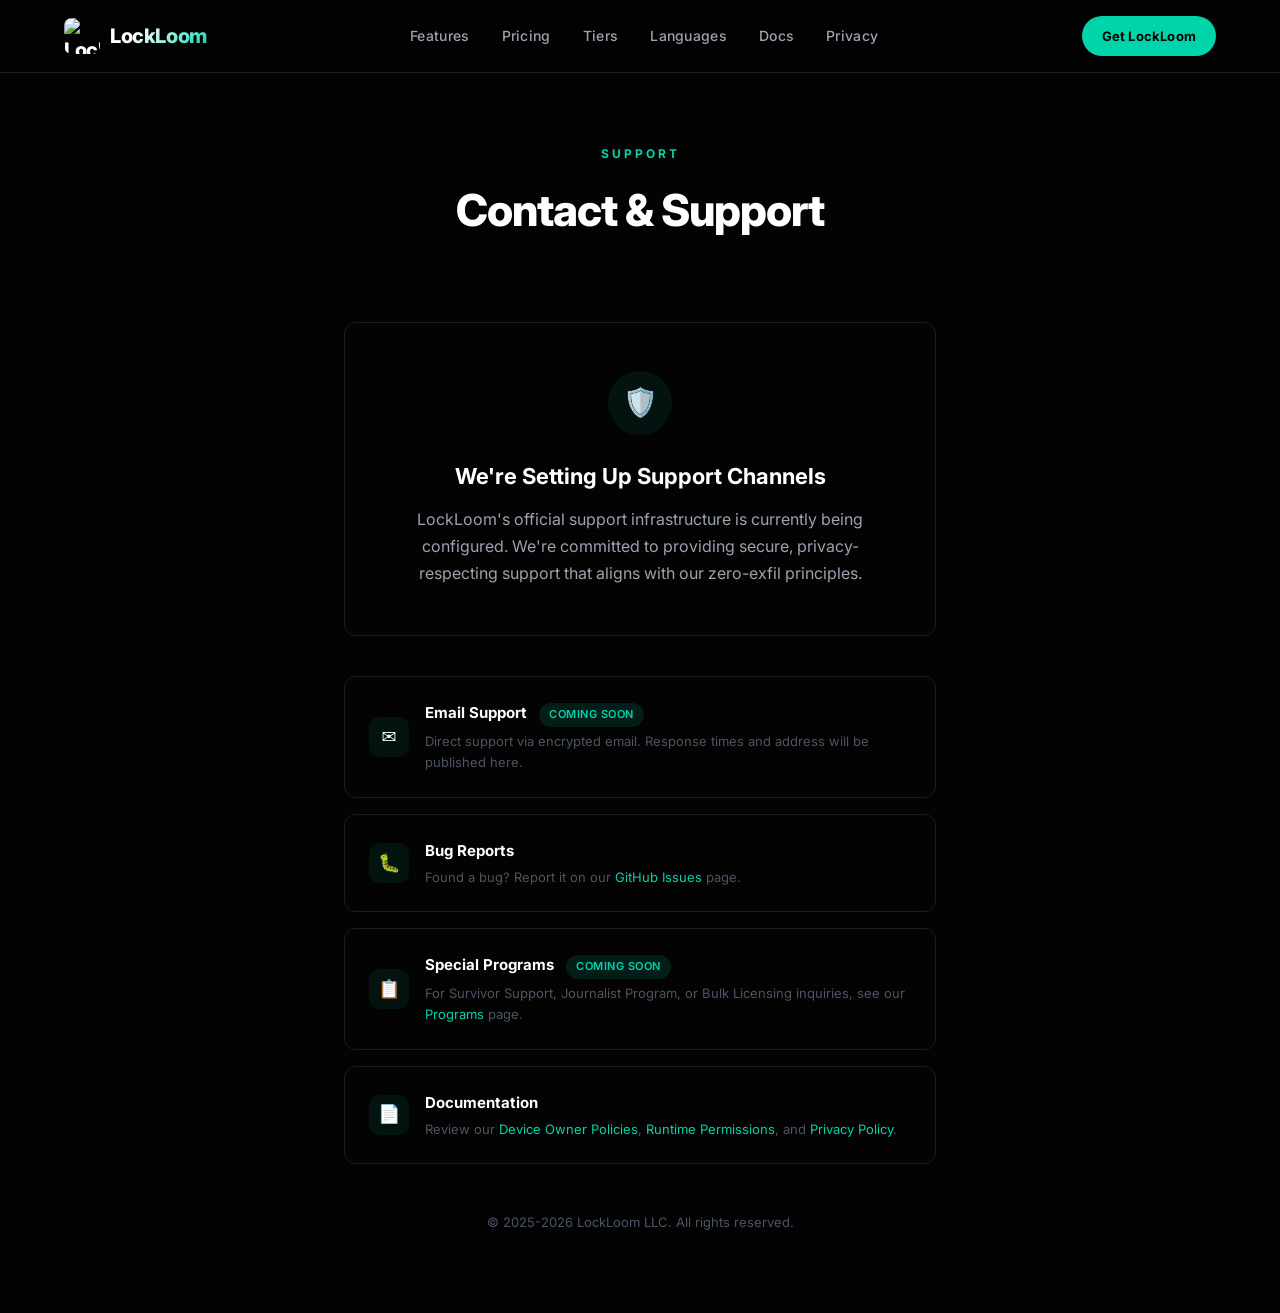
==== website/contact.html @ e4196aab "Add files via upload" ====
<!DOCTYPE html>
<html lang="en">
<head>
  <meta charset="UTF-8" />
  <meta name="viewport" content="width=device-width, initial-scale=1.0" />
  <title>Contact &amp; Support — LockLoom</title>
  <meta name="description" content="Get in touch with LockLoom for support, partnerships, or inquiries." />
  <meta name="theme-color" content="#030303" />

  <link rel="preconnect" href="https://fonts.googleapis.com" />
  <link rel="preconnect" href="https://fonts.gstatic.com" crossorigin />
  <link href="https://fonts.googleapis.com/css2?family=Inter:wght@300;400;500;600;700;800;900&display=swap" rel="stylesheet" />
  <link rel="icon" type="image/png" href="https://lockloom-llc.github.io/LockLoom/assets/ic_launcher-playstore-512.png" />
  <link rel="stylesheet" href="css/style.css" />
  <style>
    .contact-hero {
      padding: 140px 24px 60px;
      text-align: center;
    }
    .contact-content {
      max-width: 640px;
      margin: 0 auto;
      padding: 0 24px 80px;
    }
    .contact-card {
      background: var(--surface);
      border: 1px solid var(--surface-border);
      border-radius: var(--radius-md);
      padding: 48px 40px;
      text-align: center;
    }
    .contact-card .icon-wrap {
      width: 64px;
      height: 64px;
      margin: 0 auto 24px;
      background: var(--accent-dim);
      border-radius: 50%;
      display: flex;
      align-items: center;
      justify-content: center;
      font-size: 28px;
    }
    .contact-card h2 {
      font-size: 22px;
      margin-bottom: 12px;
    }
    .contact-card p {
      color: var(--text-secondary);
      line-height: 1.7;
      margin-bottom: 0;
    }
    .contact-channels {
      display: grid;
      gap: 16px;
      margin-top: 40px;
    }
    .channel-item {
      background: var(--surface);
      border: 1px solid var(--surface-border);
      border-radius: var(--radius-md);
      padding: 24px;
      display: flex;
      align-items: center;
      gap: 16px;
    }
    .channel-item .ch-icon {
      flex-shrink: 0;
      width: 40px;
      height: 40px;
      background: var(--accent-dim);
      border-radius: 10px;
      display: flex;
      align-items: center;
      justify-content: center;
      font-size: 18px;
    }
    .channel-item h3 {
      font-size: 15px;
      margin-bottom: 4px;
    }
    .channel-item p {
      color: var(--text-muted);
      font-size: 13px;
      margin: 0;
    }
    .coming-badge {
      display: inline-block;
      background: rgba(0,212,170,.12);
      color: var(--accent);
      font-size: 11px;
      font-weight: 600;
      padding: 3px 10px;
      border-radius: 100px;
      letter-spacing: .5px;
      text-transform: uppercase;
      margin-left: 8px;
    }
  </style>
</head>
<body>

<!-- Navigation -->
<nav class="nav" role="navigation" aria-label="Main navigation">
  <div class="nav__inner">
    <a href="index.html" class="nav__logo" aria-label="LockLoom home">
      <img src="https://lockloom-llc.github.io/LockLoom/assets/ic_launcher-playstore-512.png" alt="LockLoom" width="36" height="36" />
      <span>LockLoom</span>
    </a>
    <ul class="nav__links">
      <li><a href="index.html#features">Features</a></li>
      <li><a href="index.html#pricing">Pricing</a></li>
      <li><a href="tiers.html">Tiers</a></li>
      <li><a href="languages.html">Languages</a></li>
      <li><a href="index.html#docs">Docs</a></li>
      <li><a href="privacy.html">Privacy</a></li>
    </ul>
    <a href="https://play.google.com/store/search?q=lockloom&c=apps" class="nav__cta" target="_blank" rel="noopener">Get LockLoom</a>
    <button class="nav__burger" aria-label="Toggle menu">
      <span></span><span></span><span></span>
    </button>
  </div>
</nav>

<!-- Hero -->
<div class="contact-hero">
  <p class="section-tag">Support</p>
  <h1 class="section-title">Contact &amp; Support</h1>
</div>

<!-- Content -->
<div class="contact-content">

  <div class="contact-card">
    <div class="icon-wrap">🛡️</div>
    <h2>We're Setting Up Support Channels</h2>
    <p>LockLoom's official support infrastructure is currently being configured. We're committed to providing secure, privacy-respecting support that aligns with our zero-exfil principles.</p>
  </div>

  <div class="contact-channels">
    <div class="channel-item">
      <div class="ch-icon">✉️</div>
      <div>
        <h3>Email Support <span class="coming-badge">Coming Soon</span></h3>
        <p>Direct support via encrypted email. Response times and address will be published here.</p>
      </div>
    </div>

    <div class="channel-item">
      <div class="ch-icon">🐛</div>
      <div>
        <h3>Bug Reports</h3>
        <p>Found a bug? Report it on our <a href="https://github.com/LockLoom-LLC/LockLoom/issues" target="_blank" rel="noopener" style="color:var(--accent);">GitHub Issues</a> page.</p>
      </div>
    </div>

    <div class="channel-item">
      <div class="ch-icon">📋</div>
      <div>
        <h3>Special Programs <span class="coming-badge">Coming Soon</span></h3>
        <p>For Survivor Support, Journalist Program, or Bulk Licensing inquiries, see our <a href="programs.html" style="color:var(--accent);">Programs</a> page.</p>
      </div>
    </div>

    <div class="channel-item">
      <div class="ch-icon">📄</div>
      <div>
        <h3>Documentation</h3>
        <p>Review our <a href="policies.html" style="color:var(--accent);">Device Owner Policies</a>, <a href="permissions.html" style="color:var(--accent);">Runtime Permissions</a>, and <a href="privacy.html" style="color:var(--accent);">Privacy Policy</a>.</p>
      </div>
    </div>
  </div>

  <p style="margin-top:48px;text-align:center;color:var(--text-muted);font-size:13px;">&copy; 2025-2026 LockLoom LLC. All rights reserved.</p>
</div>

<script src="js/main.js"></script>
</body>
</html>
---- website/css/style.css ----
/* ═══════════════════════════════════════════════════════════════
   LockLoom — lockloom.app
   Premium Security Website Stylesheet
   ═══════════════════════════════════════════════════════════════ */

/* ── Design Tokens ─────────────────────────────────────────── */
:root {
  /* Void-grade blacks */
  --bg-void:       #030303;
  --bg-abyss:      #080808;
  --bg-obsidian:   #0C0C0C;
  --bg-onyx:       #111111;

  /* Surfaces */
  --surface-primary:  #161616;
  --surface-elevated: #1C1C1C;
  --surface-hover:    #242424;
  --surface-border:   #1E1E1E;

  /* Titanium metals */
  --titanium-shadow: #252830;
  --titanium-base:   #363940;
  --titanium-bright: #4A4E56;
  --titanium-gleam:  #5E636C;

  /* Signature accent — teal */
  --accent:       #00D4AA;
  --accent-bright:#00F5C4;
  --accent-dim:   rgba(0,212,170,.08);
  --accent-glow:  rgba(0,212,170,.15);
  --accent-deep:  #00A886;

  /* Status */
  --status-ok:       #10B981;
  --status-warning:  #F59E0B;
  --status-critical: #EF4444;

  /* Text */
  --text-primary:   #FFFFFF;
  --text-secondary: #9CA3AF;
  --text-tertiary:  #6B7280;
  --text-muted:     #4B5563;

  /* Type */
  --font: 'Inter', -apple-system, BlinkMacSystemFont, 'SF Pro Display', system-ui, sans-serif;

  /* Spacing */
  --section-pad: clamp(60px, 10vw, 120px);
  --container:   1200px;

  /* Radius */
  --radius-sm: 8px;
  --radius-md: 12px;
  --radius-lg: 20px;
  --radius-xl: 28px;
}


/* ── Reset & Base ──────────────────────────────────────────── */
*, *::before, *::after { box-sizing: border-box; margin: 0; padding: 0; }

html { scroll-behavior: smooth; -webkit-text-size-adjust: 100%; }

body {
  font-family: var(--font);
  background: var(--bg-void);
  color: var(--text-primary);
  line-height: 1.6;
  -webkit-font-smoothing: antialiased;
  -moz-osx-font-smoothing: grayscale;
  overflow-x: hidden;
}

img { max-width: 100%; height: auto; display: block; }
a   { color: var(--accent); text-decoration: none; transition: color .2s; }
a:hover { color: var(--accent-bright); }


/* ── Container ─────────────────────────────────────────────── */
.container {
  max-width: var(--container);
  margin: 0 auto;
  padding: 0 24px;
}


/* ── Navigation ────────────────────────────────────────────── */
.nav {
  position: fixed;
  top: 0; left: 0; right: 0;
  z-index: 1000;
  background: rgba(3,3,3,.85);
  backdrop-filter: blur(20px) saturate(180%);
  -webkit-backdrop-filter: blur(20px) saturate(180%);
  border-bottom: 1px solid var(--surface-border);
  transition: background .3s, box-shadow .3s;
}
.nav.scrolled {
  background: rgba(3,3,3,.96);
  box-shadow: 0 1px 30px rgba(0,0,0,.5);
}
.nav__inner {
  max-width: var(--container);
  margin: 0 auto;
  padding: 0 24px;
  display: flex;
  align-items: center;
  justify-content: space-between;
  height: 72px;
}
.nav__logo {
  display: flex;
  align-items: center;
  gap: 10px;
  font-weight: 800;
  font-size: 20px;
  color: var(--text-primary);
  letter-spacing: -.4px;
}
.nav__logo img {
  width: 36px;
  height: 36px;
  border-radius: 8px;
}
.nav__logo span {
  background: linear-gradient(135deg, #fff 30%, var(--accent));
  -webkit-background-clip: text;
  -webkit-text-fill-color: transparent;
  background-clip: text;
}
.nav__links {
  display: flex;
  align-items: center;
  gap: 32px;
  list-style: none;
}
.nav__links a {
  color: var(--text-secondary);
  font-size: 14px;
  font-weight: 500;
  letter-spacing: .3px;
  transition: color .2s;
}
.nav__links a:hover { color: var(--text-primary); }
.nav__cta {
  display: inline-flex;
  align-items: center;
  gap: 6px;
  background: var(--accent);
  color: #000 !important;
  font-weight: 700;
  font-size: 13px;
  padding: 10px 20px;
  border-radius: 100px;
  letter-spacing: .2px;
  transition: transform .15s, box-shadow .3s;
}
.nav__cta:hover {
  transform: translateY(-1px);
  box-shadow: 0 4px 20px var(--accent-glow);
  color: #000 !important;
}

/* Mobile hamburger */
.nav__burger {
  display: none;
  flex-direction: column;
  gap: 5px;
  background: none;
  border: none;
  cursor: pointer;
  padding: 8px;
}
.nav__burger span {
  display: block;
  width: 22px;
  height: 2px;
  background: var(--text-secondary);
  border-radius: 2px;
  transition: transform .2s, opacity .2s;
}
.nav__burger.open span:nth-child(1) { transform: rotate(45deg) translate(5px, 5px); }
.nav__burger.open span:nth-child(2) { opacity: 0; }
.nav__burger.open span:nth-child(3) { transform: rotate(-45deg) translate(5px, -5px); }


/* ── Hero ──────────────────────────────────────────────────── */
.hero {
  position: relative;
  min-height: 100vh;
  display: flex;
  align-items: center;
  justify-content: center;
  text-align: center;
  padding: 120px 24px var(--section-pad);
  overflow: hidden;
}
.hero__bg {
  position: absolute;
  inset: 0;
  background:
    radial-gradient(ellipse 60% 50% at 50% 40%, rgba(0,212,170,.06), transparent 70%),
    radial-gradient(ellipse 40% 60% at 80% 20%, rgba(0,212,170,.03), transparent),
    var(--bg-void);
}
.hero__grid {
  position: absolute;
  inset: 0;
  opacity: .015;
  background-image:
    linear-gradient(var(--accent) 1px, transparent 1px),
    linear-gradient(90deg, var(--accent) 1px, transparent 1px);
  background-size: 80px 80px;
}
.hero__content {
  position: relative;
  z-index: 1;
  max-width: 800px;
}
.hero__badge {
  display: inline-flex;
  align-items: center;
  gap: 8px;
  background: var(--accent-dim);
  border: 1px solid rgba(0,212,170,.15);
  border-radius: 100px;
  padding: 8px 18px;
  font-size: 13px;
  font-weight: 600;
  color: var(--accent);
  margin-bottom: 28px;
}
.hero__badge svg { width: 14px; height: 14px; }
.hero h1 {
  font-size: clamp(42px, 6vw, 72px);
  font-weight: 900;
  letter-spacing: -2px;
  line-height: 1.05;
  margin-bottom: 20px;
}
.hero h1 .highlight {
  background: linear-gradient(135deg, var(--accent) 0%, var(--accent-bright) 100%);
  -webkit-background-clip: text;
  -webkit-text-fill-color: transparent;
  background-clip: text;
}
.hero__sub {
  font-size: clamp(16px, 2vw, 20px);
  color: var(--text-secondary);
  max-width: 600px;
  margin: 0 auto 36px;
  line-height: 1.6;
}
.hero__actions {
  display: flex;
  gap: 16px;
  justify-content: center;
  flex-wrap: wrap;
}

/* ── Buttons ───────────────────────────────────────────────── */
.btn {
  display: inline-flex;
  align-items: center;
  gap: 8px;
  font-family: var(--font);
  font-weight: 700;
  font-size: 15px;
  border: none;
  border-radius: 100px;
  cursor: pointer;
  padding: 14px 30px;
  transition: transform .15s, box-shadow .3s, background .2s;
}
.btn:hover { transform: translateY(-1px); }
.btn--primary {
  background: var(--accent);
  color: #000;
}
.btn--primary:hover {
  box-shadow: 0 6px 30px var(--accent-glow);
  color: #000;
}
.btn--secondary {
  background: var(--surface-elevated);
  color: var(--text-primary);
  border: 1px solid var(--surface-border);
}
.btn--secondary:hover {
  background: var(--surface-hover);
  color: var(--text-primary);
}
.btn svg { width: 18px; height: 18px; }


/* ── Section Utilities ─────────────────────────────────────── */
section {
  padding: var(--section-pad) 0;
}
.section-tag {
  display: inline-flex;
  align-items: center;
  gap: 6px;
  font-size: 12px;
  font-weight: 700;
  color: var(--accent);
  text-transform: uppercase;
  letter-spacing: 3px;
  margin-bottom: 12px;
}
.section-title {
  font-size: clamp(28px, 4vw, 44px);
  font-weight: 800;
  letter-spacing: -1px;
  margin-bottom: 16px;
}
.section-desc {
  color: var(--text-secondary);
  font-size: clamp(15px, 1.6vw, 18px);
  max-width: 640px;
  line-height: 1.7;
}
.section-header {
  text-align: center;
  margin-bottom: 60px;
}
.section-header .section-desc { margin: 0 auto; }


/* ── Trusted Bar ───────────────────────────────────────────── */
.trusted {
  padding: 40px 0 0;
  text-align: center;
}
.trusted__label {
  font-size: 12px;
  color: var(--text-muted);
  text-transform: uppercase;
  letter-spacing: 3px;
  margin-bottom: 16px;
}
.trusted__items {
  display: flex;
  justify-content: center;
  gap: 40px;
  flex-wrap: wrap;
  color: var(--text-tertiary);
  font-size: 14px;
  font-weight: 500;
}
.trusted__items span {
  display: flex;
  align-items: center;
  gap: 6px;
}


/* ── Features Grid ─────────────────────────────────────────── */
.features { background: var(--bg-abyss); }

.features__grid {
  display: grid;
  grid-template-columns: repeat(auto-fit, minmax(340px, 1fr));
  gap: 20px;
}
.feature-card {
  background: var(--surface-primary);
  border: 1px solid var(--surface-border);
  border-radius: var(--radius-lg);
  padding: 32px;
  transition: transform .25s, border-color .3s, box-shadow .3s;
}
.feature-card:hover {
  transform: translateY(-4px);
  border-color: rgba(0,212,170,.2);
  box-shadow: 0 20px 60px rgba(0,0,0,.4);
}
.feature-card__icon {
  width: 48px;
  height: 48px;
  border-radius: var(--radius-md);
  background: var(--accent-dim);
  display: flex;
  align-items: center;
  justify-content: center;
  margin-bottom: 20px;
  color: var(--accent);
}
.feature-card__icon svg { width: 24px; height: 24px; }
.feature-card h3 {
  font-size: 18px;
  font-weight: 700;
  margin-bottom: 10px;
}
.feature-card p {
  color: var(--text-secondary);
  font-size: 14px;
  line-height: 1.65;
}


/* ── How It Works ──────────────────────────────────────────── */
.how-it-works__steps {
  display: grid;
  grid-template-columns: repeat(auto-fit, minmax(260px, 1fr));
  gap: 32px;
  counter-reset: step;
}
.step {
  text-align: center;
  position: relative;
  counter-increment: step;
}
.step__number {
  width: 60px;
  height: 60px;
  border-radius: 50%;
  background: var(--accent-dim);
  border: 2px solid rgba(0,212,170,.2);
  display: flex;
  align-items: center;
  justify-content: center;
  margin: 0 auto 20px;
  font-size: 22px;
  font-weight: 800;
  color: var(--accent);
}
.step h3 {
  font-size: 17px;
  font-weight: 700;
  margin-bottom: 8px;
}
.step p {
  color: var(--text-secondary);
  font-size: 14px;
  max-width: 300px;
  margin: 0 auto;
}


/* ── Pricing ───────────────────────────────────────────────── */
.pricing { background: var(--bg-abyss); }

.pricing__compare {
  margin-top: 24px;
  color: var(--text-tertiary);
  font-size: 13px;
}
.pricing__compare strong {
  color: var(--accent);
}


/* ── Distress System ───────────────────────────────────────── */
.distress__grid {
  display: grid;
  grid-template-columns: repeat(auto-fit, minmax(280px, 1fr));
  gap: 20px;
}
.distress-card {
  background: var(--surface-primary);
  border: 1px solid var(--surface-border);
  border-radius: var(--radius-lg);
  padding: 28px;
}
.distress-card h3 {
  font-size: 16px;
  font-weight: 700;
  margin-bottom: 8px;
  display: flex;
  align-items: center;
  gap: 8px;
}
.distress-card p {
  color: var(--text-secondary);
  font-size: 14px;
  line-height: 1.6;
}


/* ── Languages ─────────────────────────────────────────────── */
.languages { background: var(--bg-abyss); }

.lang-cloud {
  display: flex;
  flex-wrap: wrap;
  gap: 10px;
  justify-content: center;
  max-width: 900px;
  margin: 0 auto;
}
.lang-tag {
  display: inline-block;
  padding: 8px 16px;
  background: var(--surface-primary);
  border: 1px solid var(--surface-border);
  border-radius: 100px;
  font-size: 13px;
  color: var(--text-secondary);
  text-decoration: none;
  cursor: pointer;
  transition: border-color .2s, color .2s;
}
.lang-tag:hover {
  border-color: rgba(0,212,170,.3);
  color: var(--text-primary);
}
.lang-tag--more {
  background: rgba(0,212,170,.08);
  border-color: rgba(0,212,170,.2);
  color: var(--accent);
  font-weight: 600;
}
.lang-tag--more:hover {
  background: rgba(0,212,170,.14);
  border-color: var(--accent);
}


/* ── Specs Table ───────────────────────────────────────────── */
.specs__table {
  width: 100%;
  border-collapse: collapse;
  background: var(--surface-primary);
  border-radius: var(--radius-lg);
  overflow: hidden;
  border: 1px solid var(--surface-border);
}
.specs__table th,
.specs__table td {
  padding: 16px 24px;
  text-align: left;
  font-size: 14px;
}
.specs__table th {
  background: var(--surface-elevated);
  color: var(--text-tertiary);
  font-weight: 600;
  text-transform: uppercase;
  letter-spacing: 1px;
  font-size: 11px;
}
.specs__table td {
  border-bottom: 1px solid var(--surface-border);
  color: var(--text-secondary);
}
.specs__table tr:last-child td { border-bottom: none; }
.specs__table td:first-child {
  color: var(--text-primary);
  font-weight: 600;
}


/* ── Docs Section ──────────────────────────────────────────── */
.docs__grid {
  display: grid;
  grid-template-columns: repeat(auto-fit, minmax(300px, 1fr));
  gap: 20px;
}
.doc-card {
  background: var(--surface-primary);
  border: 1px solid var(--surface-border);
  border-radius: var(--radius-lg);
  padding: 28px;
  display: flex;
  gap: 16px;
  align-items: flex-start;
  transition: transform .2s, border-color .3s;
}
.doc-card:hover {
  transform: translateY(-2px);
  border-color: rgba(0,212,170,.15);
}
.doc-card__icon {
  width: 40px;
  height: 40px;
  border-radius: var(--radius-sm);
  background: var(--accent-dim);
  display: flex;
  align-items: center;
  justify-content: center;
  flex-shrink: 0;
  color: var(--accent);
}
.doc-card__icon svg { width: 20px; height: 20px; }
.doc-card h3 {
  font-size: 15px;
  font-weight: 700;
  margin-bottom: 4px;
}
.doc-card p {
  color: var(--text-tertiary);
  font-size: 13px;
  line-height: 1.5;
}


/* ── FAQ ───────────────────────────────────────────────────── */
.faq { background: var(--bg-abyss); }

.faq__list {
  max-width: 740px;
  margin: 0 auto;
}
.faq__item {
  border-bottom: 1px solid var(--surface-border);
}
.faq__q {
  width: 100%;
  background: none;
  border: none;
  padding: 20px 0;
  display: flex;
  justify-content: space-between;
  align-items: center;
  cursor: pointer;
  color: var(--text-primary);
  font-family: var(--font);
  font-size: 16px;
  font-weight: 600;
  text-align: left;
}
.faq__q svg {
  width: 20px;
  height: 20px;
  color: var(--text-tertiary);
  transition: transform .2s;
  flex-shrink: 0;
}
.faq__item.open .faq__q svg { transform: rotate(45deg); }
.faq__a {
  max-height: 0;
  overflow: hidden;
  transition: max-height .3s ease;
}
.faq__a p {
  color: var(--text-secondary);
  font-size: 14px;
  line-height: 1.7;
  padding-bottom: 20px;
}


/* ── Footer ────────────────────────────────────────────────── */
.footer {
  background: var(--bg-obsidian);
  border-top: 1px solid var(--surface-border);
  padding: 60px 0 32px;
}
.footer__inner {
  display: grid;
  grid-template-columns: 2fr 1fr 1fr 1fr;
  gap: 40px;
}
.footer__brand p {
  color: var(--text-tertiary);
  font-size: 13px;
  line-height: 1.6;
  margin-top: 12px;
  max-width: 280px;
}
.footer__col h4 {
  font-size: 12px;
  font-weight: 700;
  text-transform: uppercase;
  letter-spacing: 2px;
  color: var(--text-muted);
  margin-bottom: 16px;
}
.footer__col a {
  display: block;
  color: var(--text-tertiary);
  font-size: 14px;
  padding: 4px 0;
  transition: color .2s;
}
.footer__col a:hover { color: var(--text-primary); }
.footer__bottom {
  border-top: 1px solid var(--surface-border);
  margin-top: 40px;
  padding-top: 24px;
  display: flex;
  justify-content: space-between;
  align-items: center;
  flex-wrap: wrap;
  gap: 12px;
}
.footer__bottom p {
  color: var(--text-muted);
  font-size: 12px;
}
.footer__bottom a {
  color: var(--text-muted);
  font-size: 12px;
}


/* ── Animations ────────────────────────────────────────────── */
.fade-in {
  opacity: 0;
  transform: translateY(24px);
  transition: opacity .6s ease, transform .6s ease;
}
.fade-in.visible {
  opacity: 1;
  transform: translateY(0);
}

@keyframes float {
  0%, 100% { transform: translateY(0); }
  50%      { transform: translateY(-8px); }
}

@keyframes pulse-ring {
  0%   { transform: scale(.8); opacity: .6; }
  100% { transform: scale(2.4); opacity: 0; }
}


/* ── Responsive ────────────────────────────────────────────── */
@media (max-width: 900px) {
  .nav__links { display: none; }
  .nav__burger { display: flex; }

  /* Mobile menu */
  .nav__links.open {
    display: flex;
    flex-direction: column;
    position: absolute;
    top: 72px; left: 0; right: 0;
    background: rgba(3,3,3,.98);
    border-bottom: 1px solid var(--surface-border);
    padding: 20px 24px;
    gap: 16px;
  }

  .features__grid {
    grid-template-columns: 1fr;
  }

  .footer__inner {
    grid-template-columns: 1fr 1fr;
  }
}

@media (max-width: 600px) {
  .hero h1 { font-size: 36px; letter-spacing: -1px; }
  .hero__actions { flex-direction: column; align-items: center; }
  .btn { width: 100%; justify-content: center; max-width: 320px; }
  .footer__inner { grid-template-columns: 1fr; }
  .how-it-works__steps { grid-template-columns: 1fr; }
}
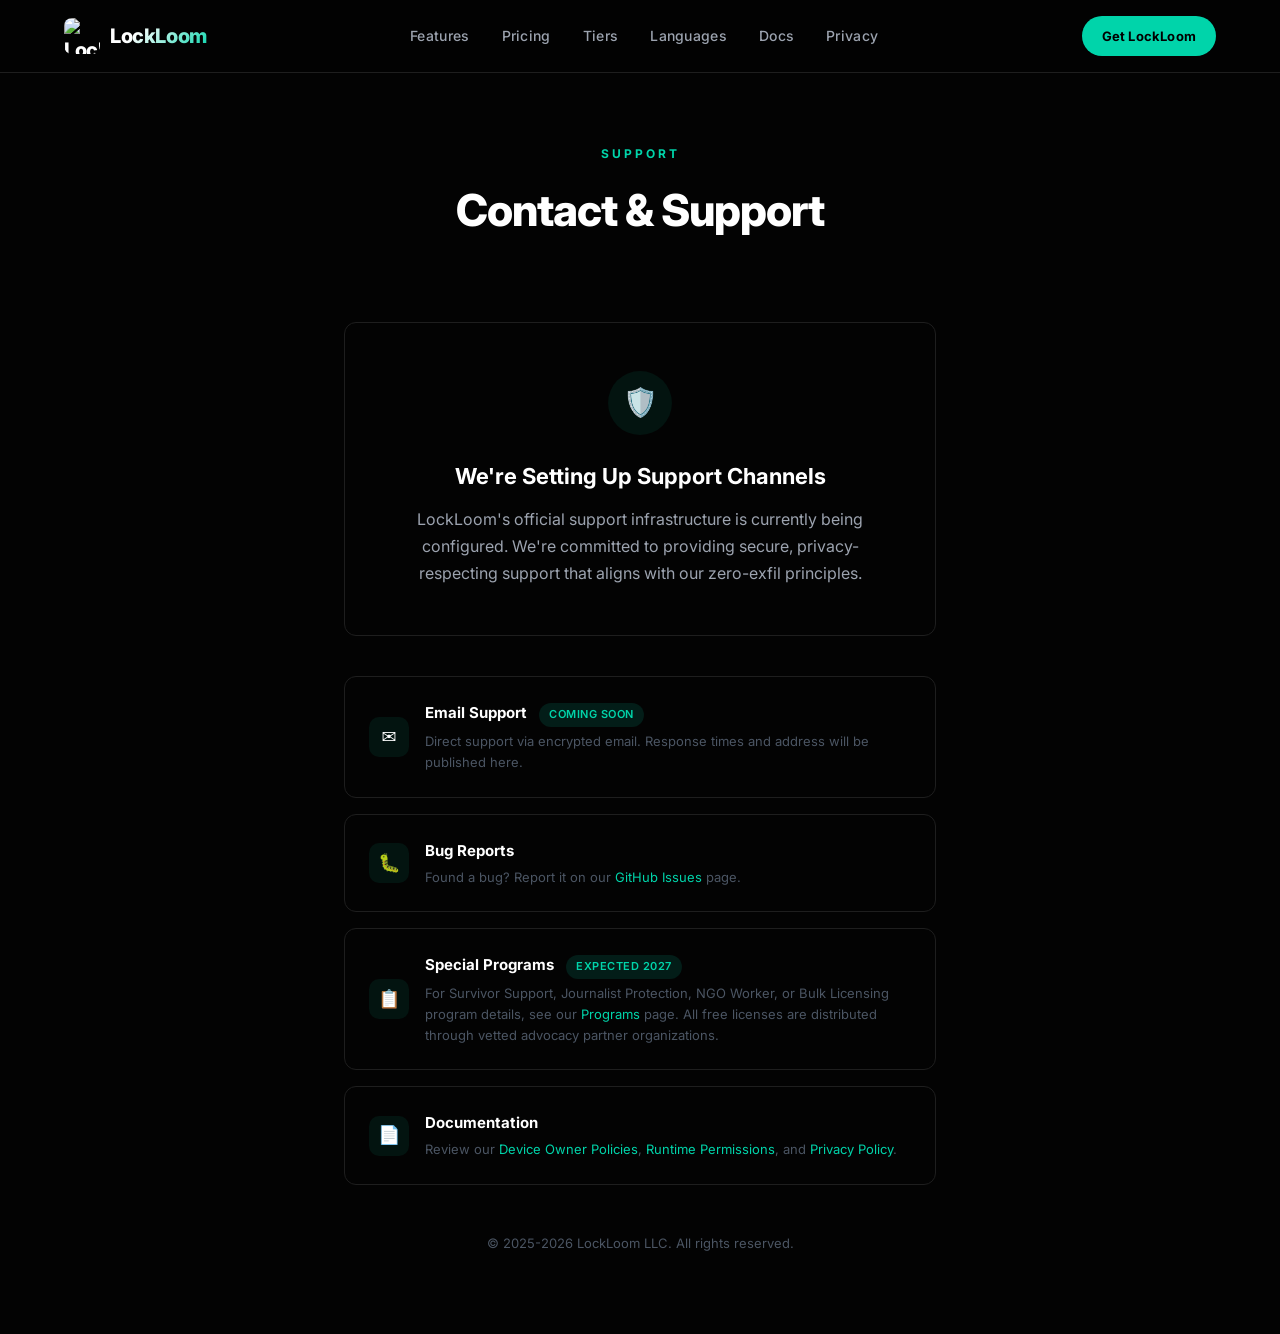
==== commit 1d57b27c: "Add files via upload" ====
--- a/website/contact.html
+++ b/website/contact.html
@@ -156,8 +156,8 @@
     <div class="channel-item">
       <div class="ch-icon">📋</div>
       <div>
-        <h3>Special Programs <span class="coming-badge">Coming Soon</span></h3>
-        <p>For Survivor Support, Journalist Program, or Bulk Licensing inquiries, see our <a href="programs.html" style="color:var(--accent);">Programs</a> page.</p>
+        <h3>Special Programs <span class="coming-badge">Expected 2027</span></h3>
+        <p>For Survivor Support, Journalist Protection, NGO Worker, or Bulk Licensing program details, see our <a href="programs.html" style="color:var(--accent);">Programs</a> page. All free licenses are distributed through vetted advocacy partner organizations.</p>
       </div>
     </div>
 
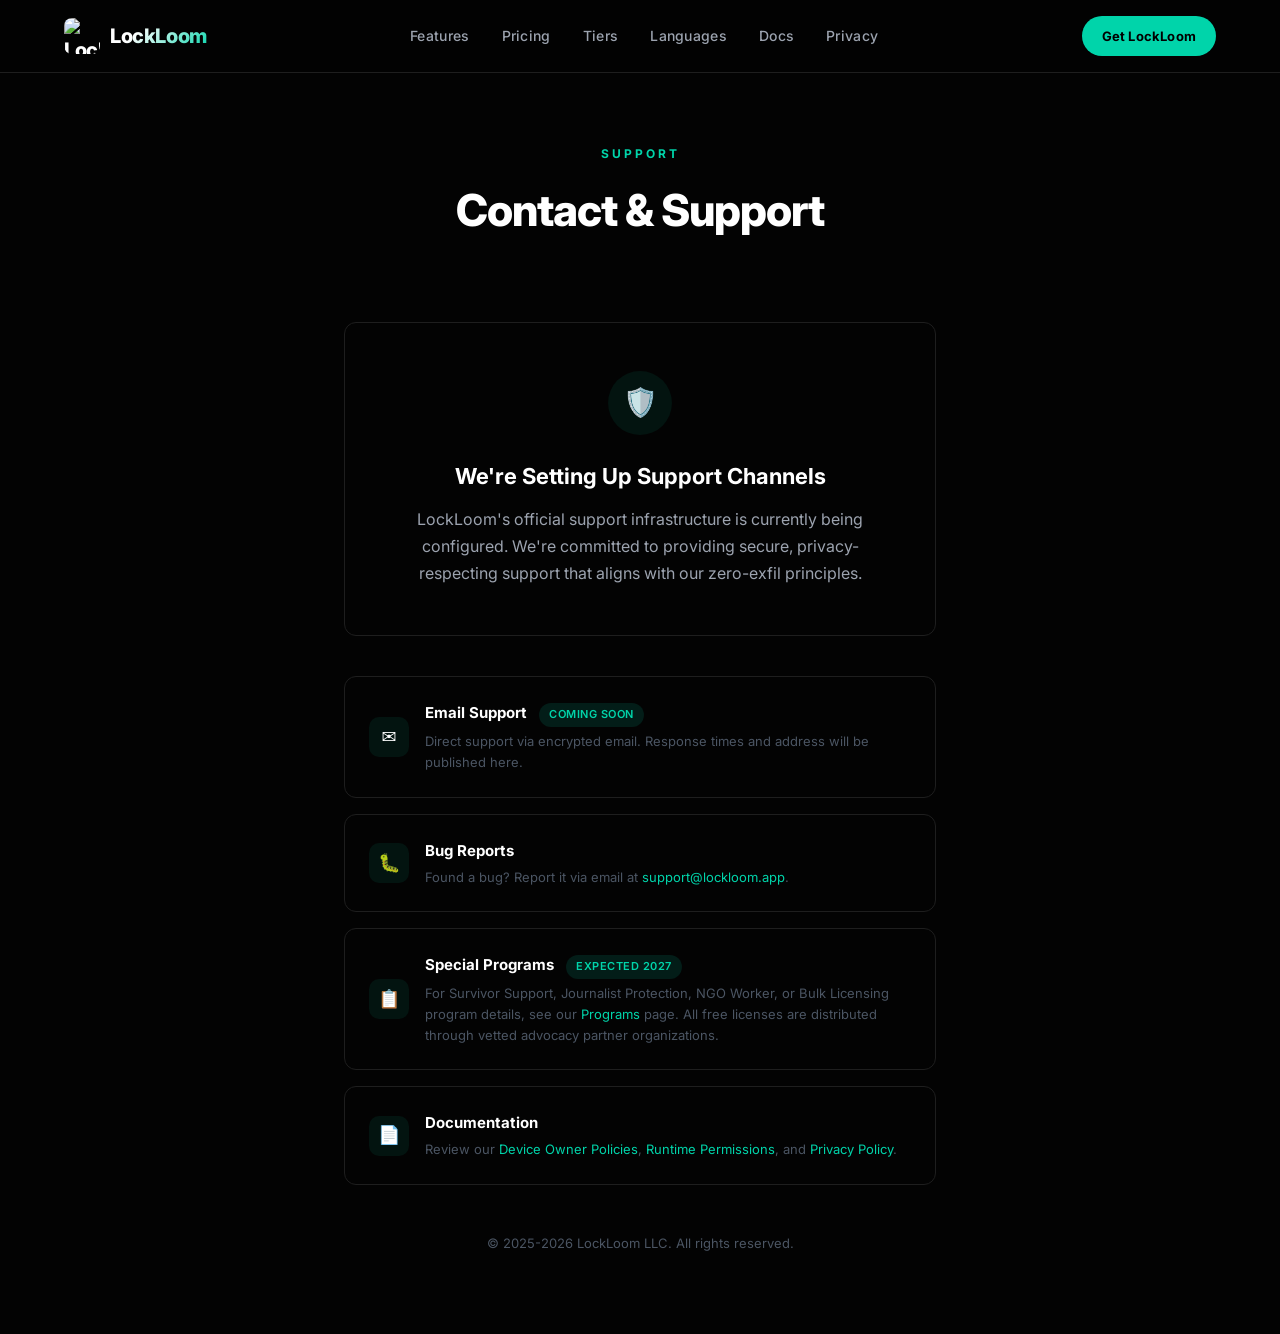
==== commit 48bc8f06: "Add files via upload" ====
--- a/website/contact.html
+++ b/website/contact.html
@@ -149,7 +149,7 @@
       <div class="ch-icon">🐛</div>
       <div>
         <h3>Bug Reports</h3>
-        <p>Found a bug? Report it on our <a href="https://github.com/LockLoom-LLC/LockLoom/issues" target="_blank" rel="noopener" style="color:var(--accent);">GitHub Issues</a> page.</p>
+        <p>Found a bug? Report it via email at <span style="color:var(--accent);">support@lockloom.app</span>.</p>
       </div>
     </div>
 
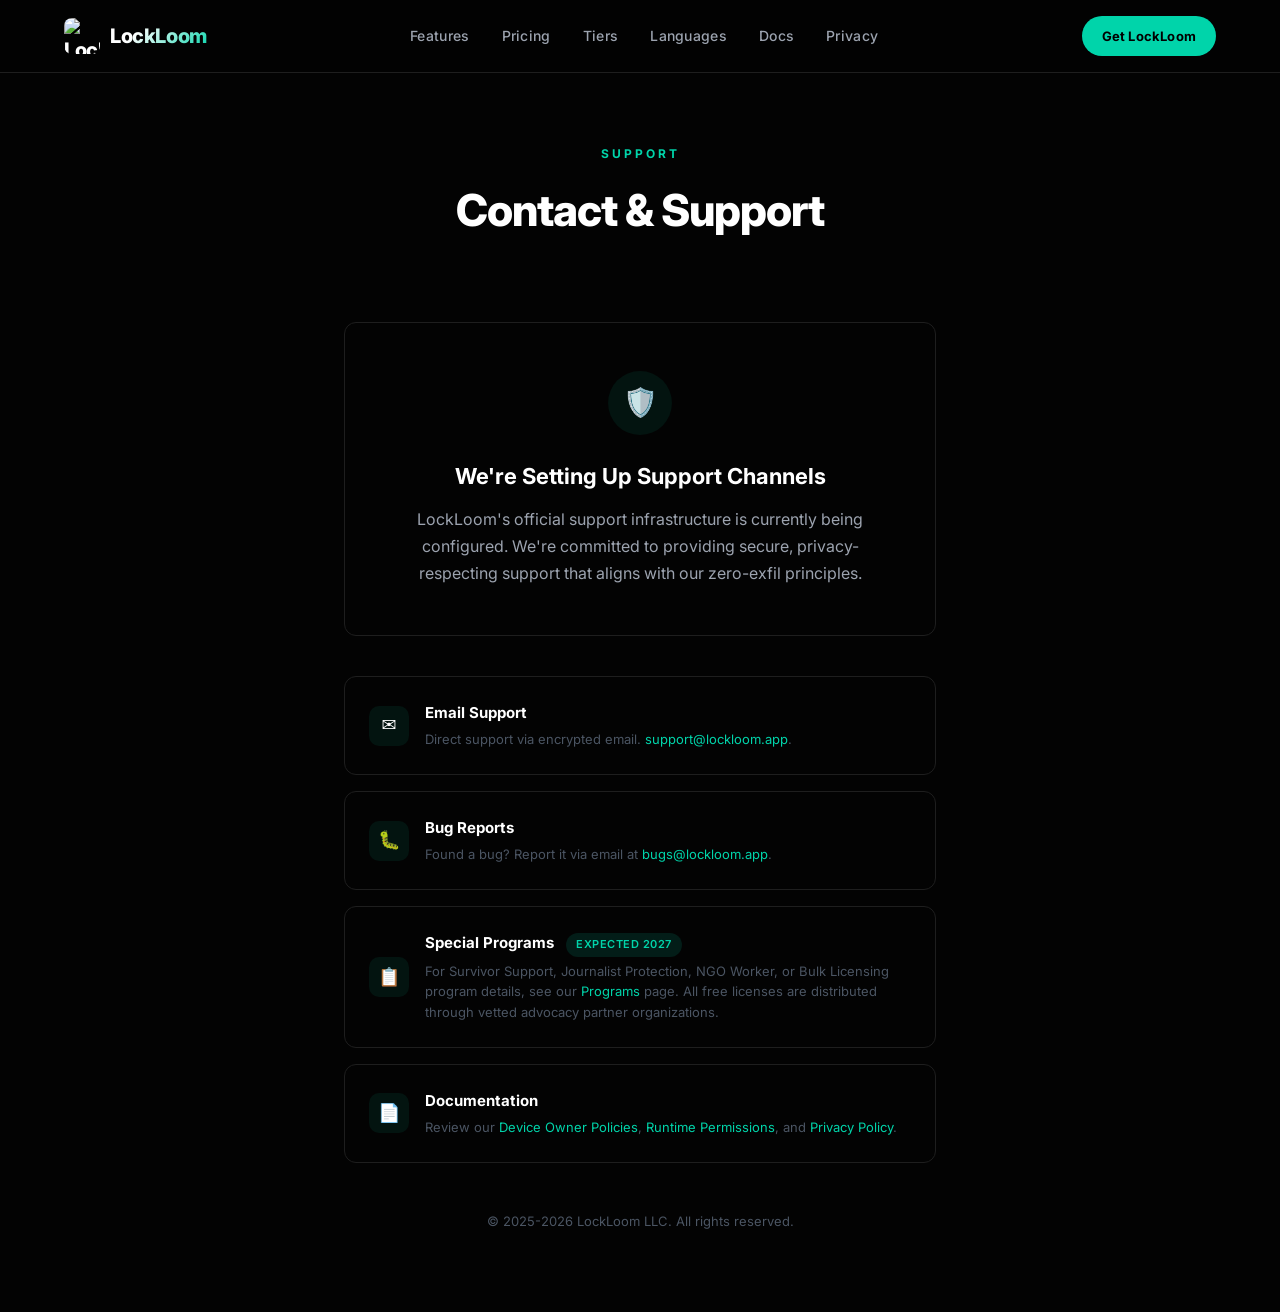
==== commit c084651a: "Add files via upload" ====
--- a/website/contact.html
+++ b/website/contact.html
@@ -140,8 +140,8 @@
     <div class="channel-item">
       <div class="ch-icon">✉️</div>
       <div>
-        <h3>Email Support <span class="coming-badge">Coming Soon</span></h3>
-        <p>Direct support via encrypted email. Response times and address will be published here.</p>
+        <h3>Email Support</h3>
+        <p>Direct support via encrypted email. <span style="color:var(--accent);">support@lockloom.app</span>.</p>
       </div>
     </div>
 
@@ -149,7 +149,7 @@
       <div class="ch-icon">🐛</div>
       <div>
         <h3>Bug Reports</h3>
-        <p>Found a bug? Report it via email at <span style="color:var(--accent);">support@lockloom.app</span>.</p>
+        <p>Found a bug? Report it via email at <span style="color:var(--accent);">bugs@lockloom.app</span>.</p>
       </div>
     </div>
 
